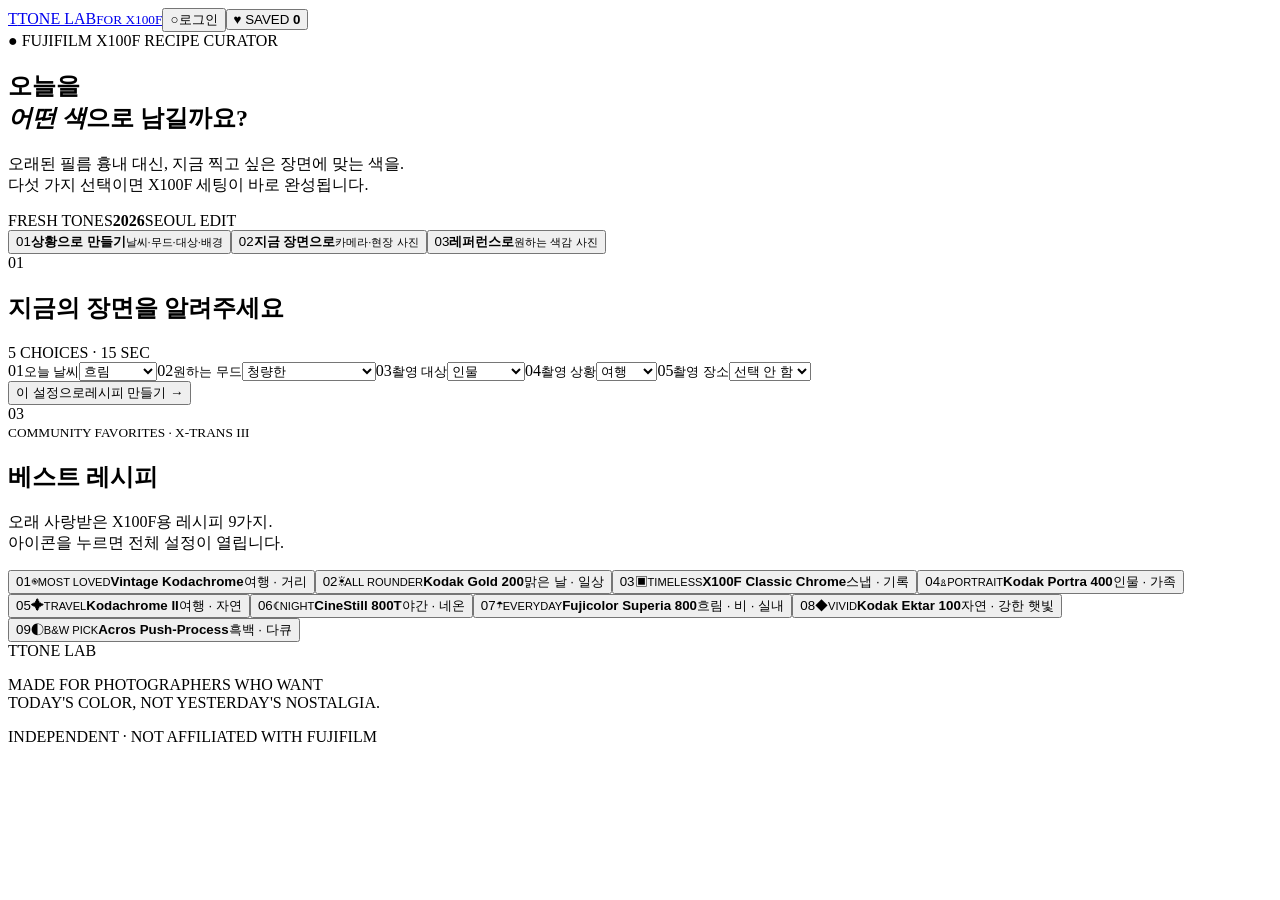
==== index.html @ d989b338 "Deploy password auth and rating library" ====
<!DOCTYPE html><html lang="ko"><head><meta charSet="utf-8"/><meta name="viewport" content="width=device-width, initial-scale=1"/><link rel="stylesheet" href="/tone-lab-x100f-site/_next/static/chunks/0wj6doq3qxkdj.css" data-precedence="next"/><link rel="preload" as="script" fetchPriority="low" href="/tone-lab-x100f-site/_next/static/chunks/13i78n0tm~c53.js"/><script src="/tone-lab-x100f-site/_next/static/chunks/0n-_t2dn8ia0c.js" async=""></script><script src="/tone-lab-x100f-site/_next/static/chunks/0usiw667cjt~d.js" async=""></script><script src="/tone-lab-x100f-site/_next/static/chunks/turbopack-17_kyg9boq9li.js" async=""></script><script src="/tone-lab-x100f-site/_next/static/chunks/0gmvzp6.s.kri.js" async=""></script><script src="/tone-lab-x100f-site/_next/static/chunks/07x15xv-j5nus.js" async=""></script><meta name="theme-color" content="#e8e6de"/><title>Tone Lab — Fujifilm X100F Recipe Curator</title><meta name="description" content="오늘의 날씨, 무드, 장면과 레퍼런스 사진에 맞춰 X100F 필름 시뮬레이션 레시피를 추천합니다."/><meta name="application-name" content="Tone Lab"/><link rel="manifest" href="/tone-lab-x100f-site/manifest.webmanifest"/><meta name="mobile-web-app-capable" content="yes"/><meta name="apple-mobile-web-app-title" content="Tone Lab"/><meta name="apple-mobile-web-app-status-bar-style" content="black-translucent"/><meta property="og:title" content="Tone Lab — Fujifilm X100F Recipe Curator"/><meta property="og:description" content="오늘의 날씨, 무드, 장면과 레퍼런스 사진에 맞춰 X100F 필름 시뮬레이션 레시피를 추천합니다."/><meta property="og:locale" content="ko_KR"/><meta property="og:image" content="https://kimrandi92.github.io/tone-lab-x100f-site/og.png"/><meta property="og:image:width" content="1734"/><meta property="og:image:height" content="907"/><meta property="og:type" content="website"/><meta name="twitter:card" content="summary_large_image"/><meta name="twitter:title" content="Tone Lab — Fujifilm X100F Recipe Curator"/><meta name="twitter:description" content="오늘의 날씨, 무드, 장면과 레퍼런스 사진에 맞춰 X100F 필름 시뮬레이션 레시피를 추천합니다."/><meta name="twitter:image" content="https://kimrandi92.github.io/tone-lab-x100f-site/og.png"/><link rel="icon" href="/tone-lab-x100f-site/icon.svg"/><link rel="apple-touch-icon" href="/tone-lab-x100f-site/icon.svg"/><script src="/tone-lab-x100f-site/_next/static/chunks/03~yq9q893hmn.js" noModule=""></script></head><body><div hidden=""><!--$--><!--/$--></div><main><header class="topbar"><a class="brand" href="#top" aria-label="Tone Lab 홈"><span class="brand-mark">T</span><span>TONE LAB</span><small>FOR X100F</small></a><button class="cloud-account " type="button"><span>○</span>로그인</button><button class="favorite-filter " aria-pressed="false"><span>♥</span> SAVED <b>0</b></button></header><section class="hero" id="top"><div class="eyebrow"><span>●</span> FUJIFILM X100F RECIPE CURATOR</div><h1>오늘을<br/><em>어떤 색</em>으로 남길까요?</h1><p>오래된 필름 흉내 대신, 지금 찍고 싶은 장면에 맞는 색을.<br/>다섯 가지 선택이면 X100F 세팅이 바로 완성됩니다.</p><div class="hero-stamp" aria-hidden="true"><span>FRESH TONES</span><strong>2026</strong><span>SEOUL EDIT</span></div></section><nav class="mode-selector" aria-label="레시피 만드는 방법"><button class="active" aria-pressed="true"><span>01</span><strong>상황으로 만들기</strong><small>날씨·무드·대상·배경</small></button><button class="" aria-pressed="false"><span>02</span><strong>지금 장면으로</strong><small>카메라·현장 사진</small></button><button class="" aria-pressed="false"><span>03</span><strong>레퍼런스로</strong><small>원하는 색감 사진</small></button></nav><section class="builder"><div class="builder-head"><div><span class="section-no">01</span><h2>지금의 장면을 알려주세요</h2></div><span class="step-label">5 CHOICES · 15 SEC</span></div><div class="select-grid"><label class="select-card"><span>0<!-- -->1</span><small>오늘 날씨</small><select><option>맑음</option><option>강한 햇빛</option><option selected="">흐림</option><option>비</option><option>비 온 뒤</option><option>야간</option></select></label><label class="select-card"><span>0<!-- -->2</span><small>원하는 무드</small><select><option selected="">청량한</option><option>포근한</option><option>따스한</option><option>시네마틱</option><option>쿨한</option><option>흑백</option><option>필름 감성</option><option>빈티지 아닌 빈티지</option></select></label><label class="select-card"><span>0<!-- -->3</span><small>촬영 대상</small><select><option selected="">인물</option><option>아이</option><option>가족</option><option>음식</option><option>자연</option><option>건물·거리</option></select></label><label class="select-card"><span>0<!-- -->4</span><small>촬영 상황</small><select><option selected="">여행</option><option>일상</option><option>데이트</option><option>행사</option><option>산책</option><option>업무</option><option>휴가</option><option>파티</option></select></label><label class="select-card"><span>0<!-- -->5</span><small>촬영 장소</small><select><option>실내</option><option>실외</option><option selected="">선택 안 함</option><option>집</option><option>카페</option><option>공원</option><option>해변</option><option>쇼핑몰</option><option>호텔</option><option>골목</option><option>도심</option><option>산</option><option>숲</option><option>스튜디오</option><option>학교</option><option>식당</option><option>캠핑장</option></select></label></div><button class="generate-button"><span>이 설정으로</span>레시피 만들기 <b>→</b></button></section><section class="best-recipes" aria-labelledby="best-recipes-title"><div class="best-recipes-head"><div><span class="section-no">03</span><div><small>COMMUNITY FAVORITES · X-TRANS III</small><h2 id="best-recipes-title">베스트 레시피</h2></div></div><p>오래 사랑받은 X100F용 레시피 9가지.<br/>아이콘을 누르면 전체 설정이 열립니다.</p></div><div class="best-recipe-grid"><button class="best-recipe-tile" type="button" aria-label="Vintage Kodachrome 레시피 보기"><span class="best-rank">0<!-- -->1</span><span class="best-icon" aria-hidden="true">◉</span><small>MOST LOVED</small><strong>Vintage Kodachrome</strong><span>여행 · 거리</span></button><button class="best-recipe-tile" type="button" aria-label="Kodak Gold 200 레시피 보기"><span class="best-rank">0<!-- -->2</span><span class="best-icon" aria-hidden="true">☀</span><small>ALL ROUNDER</small><strong>Kodak Gold 200</strong><span>맑은 날 · 일상</span></button><button class="best-recipe-tile" type="button" aria-label="X100F Classic Chrome 레시피 보기"><span class="best-rank">0<!-- -->3</span><span class="best-icon" aria-hidden="true">▣</span><small>TIMELESS</small><strong>X100F Classic Chrome</strong><span>스냅 · 기록</span></button><button class="best-recipe-tile" type="button" aria-label="Kodak Portra 400 레시피 보기"><span class="best-rank">0<!-- -->4</span><span class="best-icon" aria-hidden="true">♙</span><small>PORTRAIT</small><strong>Kodak Portra 400</strong><span>인물 · 가족</span></button><button class="best-recipe-tile" type="button" aria-label="Kodachrome II 레시피 보기"><span class="best-rank">0<!-- -->5</span><span class="best-icon" aria-hidden="true">✦</span><small>TRAVEL</small><strong>Kodachrome II</strong><span>여행 · 자연</span></button><button class="best-recipe-tile" type="button" aria-label="CineStill 800T 레시피 보기"><span class="best-rank">0<!-- -->6</span><span class="best-icon" aria-hidden="true">☾</span><small>NIGHT</small><strong>CineStill 800T</strong><span>야간 · 네온</span></button><button class="best-recipe-tile" type="button" aria-label="Fujicolor Superia 800 레시피 보기"><span class="best-rank">0<!-- -->7</span><span class="best-icon" aria-hidden="true">☂</span><small>EVERYDAY</small><strong>Fujicolor Superia 800</strong><span>흐림 · 비 · 실내</span></button><button class="best-recipe-tile" type="button" aria-label="Kodak Ektar 100 레시피 보기"><span class="best-rank">0<!-- -->8</span><span class="best-icon" aria-hidden="true">◆</span><small>VIVID</small><strong>Kodak Ektar 100</strong><span>자연 · 강한 햇빛</span></button><button class="best-recipe-tile" type="button" aria-label="Acros Push-Process 레시피 보기"><span class="best-rank">0<!-- -->9</span><span class="best-icon" aria-hidden="true">◐</span><small>B&amp;W PICK</small><strong>Acros Push-Process</strong><span>흑백 · 다큐</span></button></div></section><footer><div class="brand footer-brand"><span class="brand-mark">T</span><span>TONE LAB</span></div><p>MADE FOR PHOTOGRAPHERS WHO WANT<br/>TODAY&#x27;S COLOR, NOT YESTERDAY&#x27;S NOSTALGIA.</p><span>INDEPENDENT · NOT AFFILIATED WITH FUJIFILM</span></footer></main><!--$--><!--/$--><script src="/tone-lab-x100f-site/_next/static/chunks/13i78n0tm~c53.js" id="_R_" async=""></script><script>(self.__next_f=self.__next_f||[]).push([0])</script><script>self.__next_f.push([1,"1:\"$Sreact.fragment\"\n2:I[8316,[\"/tone-lab-x100f-site/_next/static/chunks/0gmvzp6.s.kri.js\"],\"default\"]\n3:I[65802,[\"/tone-lab-x100f-site/_next/static/chunks/0gmvzp6.s.kri.js\"],\"default\"]\n4:I[98800,[\"/tone-lab-x100f-site/_next/static/chunks/0gmvzp6.s.kri.js\",\"/tone-lab-x100f-site/_next/static/chunks/07x15xv-j5nus.js\"],\"RecipeApp\"]\n5:I[94719,[\"/tone-lab-x100f-site/_next/static/chunks/0gmvzp6.s.kri.js\"],\"OutletBoundary\"]\n6:\"$Sreact.suspense\"\n8:I[94719,[\"/tone-lab-x100f-site/_next/static/chunks/0gmvzp6.s.kri.js\"],\"ViewportBoundary\"]\na:I[94719,[\"/tone-lab-x100f-site/_next/static/chunks/0gmvzp6.s.kri.js\"],\"MetadataBoundary\"]\nc:I[94411,[\"/tone-lab-x100f-site/_next/static/chunks/0gmvzp6.s.kri.js\"],\"default\",1]\n:HL[\"/tone-lab-x100f-site/_next/static/chunks/0wj6doq3qxkdj.css\",\"style\"]\n"])</script><script>self.__next_f.push([1,"0:{\"P\":null,\"c\":[\"\",\"\"],\"q\":\"\",\"i\":false,\"f\":[[[\"\",{\"children\":[\"__PAGE__\",{}]},\"$undefined\",\"$undefined\",16],[[\"$\",\"$1\",\"c\",{\"children\":[[[\"$\",\"link\",\"0\",{\"rel\":\"stylesheet\",\"href\":\"/tone-lab-x100f-site/_next/static/chunks/0wj6doq3qxkdj.css\",\"precedence\":\"next\",\"crossOrigin\":\"$undefined\",\"nonce\":\"$undefined\"}],[\"$\",\"script\",\"script-0\",{\"src\":\"/tone-lab-x100f-site/_next/static/chunks/0gmvzp6.s.kri.js\",\"async\":true,\"nonce\":\"$undefined\"}]],[\"$\",\"html\",null,{\"lang\":\"ko\",\"children\":[\"$\",\"body\",null,{\"children\":[\"$\",\"$L2\",null,{\"parallelRouterKey\":\"children\",\"error\":\"$undefined\",\"errorStyles\":\"$undefined\",\"errorScripts\":\"$undefined\",\"template\":[\"$\",\"$L3\",null,{}],\"templateStyles\":\"$undefined\",\"templateScripts\":\"$undefined\",\"notFound\":[[[\"$\",\"title\",null,{\"children\":\"404: This page could not be found.\"}],[\"$\",\"div\",null,{\"style\":{\"fontFamily\":\"system-ui,\\\"Segoe UI\\\",Roboto,Helvetica,Arial,sans-serif,\\\"Apple Color Emoji\\\",\\\"Segoe UI Emoji\\\"\",\"height\":\"100vh\",\"textAlign\":\"center\",\"display\":\"flex\",\"flexDirection\":\"column\",\"alignItems\":\"center\",\"justifyContent\":\"center\"},\"children\":[\"$\",\"div\",null,{\"children\":[[\"$\",\"style\",null,{\"dangerouslySetInnerHTML\":{\"__html\":\"body{color:#000;background:#fff;margin:0}.next-error-h1{border-right:1px solid rgba(0,0,0,.3)}@media (prefers-color-scheme:dark){body{color:#fff;background:#000}.next-error-h1{border-right:1px solid rgba(255,255,255,.3)}}\"}}],[\"$\",\"h1\",null,{\"className\":\"next-error-h1\",\"style\":{\"display\":\"inline-block\",\"margin\":\"0 20px 0 0\",\"padding\":\"0 23px 0 0\",\"fontSize\":24,\"fontWeight\":500,\"verticalAlign\":\"top\",\"lineHeight\":\"49px\"},\"children\":404}],[\"$\",\"div\",null,{\"style\":{\"display\":\"inline-block\"},\"children\":[\"$\",\"h2\",null,{\"style\":{\"fontSize\":14,\"fontWeight\":400,\"lineHeight\":\"49px\",\"margin\":0},\"children\":\"This page could not be found.\"}]}]]}]}]],[]],\"forbidden\":\"$undefined\",\"unauthorized\":\"$undefined\"}]}]}]]}],{\"children\":[[\"$\",\"$1\",\"c\",{\"children\":[[\"$\",\"$L4\",null,{}],[[\"$\",\"script\",\"script-0\",{\"src\":\"/tone-lab-x100f-site/_next/static/chunks/07x15xv-j5nus.js\",\"async\":true,\"nonce\":\"$undefined\"}]],[\"$\",\"$L5\",null,{\"children\":[\"$\",\"$6\",null,{\"name\":\"Next.MetadataOutlet\",\"children\":\"$@7\"}]}]]}],{},null,false,null]},null,false,null],[\"$\",\"$1\",\"h\",{\"children\":[null,[\"$\",\"$L8\",null,{\"children\":\"$L9\"}],[\"$\",\"div\",null,{\"hidden\":true,\"children\":[\"$\",\"$La\",null,{\"children\":[\"$\",\"$6\",null,{\"name\":\"Next.Metadata\",\"children\":\"$Lb\"}]}]}],null]}],false]],\"m\":\"$undefined\",\"G\":[\"$c\",[[\"$\",\"link\",\"0\",{\"rel\":\"stylesheet\",\"href\":\"/tone-lab-x100f-site/_next/static/chunks/0wj6doq3qxkdj.css\",\"precedence\":\"next\",\"crossOrigin\":\"$undefined\",\"nonce\":\"$undefined\"}]]],\"S\":true,\"h\":null,\"s\":\"$undefined\",\"l\":\"$undefined\",\"p\":\"$undefined\",\"d\":\"$undefined\",\"b\":\"_4PyAZBsMr3EhRJjf6fk0\"}\n"])</script><script>self.__next_f.push([1,"9:[[\"$\",\"meta\",\"0\",{\"charSet\":\"utf-8\"}],[\"$\",\"meta\",\"1\",{\"name\":\"viewport\",\"content\":\"width=device-width, initial-scale=1\"}],[\"$\",\"meta\",\"2\",{\"name\":\"theme-color\",\"content\":\"#e8e6de\"}]]\n"])</script><script>self.__next_f.push([1,"d:I[47644,[\"/tone-lab-x100f-site/_next/static/chunks/0gmvzp6.s.kri.js\"],\"IconMark\"]\n7:null\n"])</script><script>self.__next_f.push([1,"b:[[\"$\",\"title\",\"0\",{\"children\":\"Tone Lab — Fujifilm X100F Recipe Curator\"}],[\"$\",\"meta\",\"1\",{\"name\":\"description\",\"content\":\"오늘의 날씨, 무드, 장면과 레퍼런스 사진에 맞춰 X100F 필름 시뮬레이션 레시피를 추천합니다.\"}],[\"$\",\"meta\",\"2\",{\"name\":\"application-name\",\"content\":\"Tone Lab\"}],[\"$\",\"link\",\"3\",{\"rel\":\"manifest\",\"href\":\"/tone-lab-x100f-site/manifest.webmanifest\",\"crossOrigin\":\"$undefined\"}],[\"$\",\"meta\",\"4\",{\"name\":\"mobile-web-app-capable\",\"content\":\"yes\"}],[\"$\",\"meta\",\"5\",{\"name\":\"apple-mobile-web-app-title\",\"content\":\"Tone Lab\"}],[\"$\",\"meta\",\"6\",{\"name\":\"apple-mobile-web-app-status-bar-style\",\"content\":\"black-translucent\"}],[\"$\",\"meta\",\"7\",{\"property\":\"og:title\",\"content\":\"Tone Lab — Fujifilm X100F Recipe Curator\"}],[\"$\",\"meta\",\"8\",{\"property\":\"og:description\",\"content\":\"오늘의 날씨, 무드, 장면과 레퍼런스 사진에 맞춰 X100F 필름 시뮬레이션 레시피를 추천합니다.\"}],[\"$\",\"meta\",\"9\",{\"property\":\"og:locale\",\"content\":\"ko_KR\"}],[\"$\",\"meta\",\"10\",{\"property\":\"og:image\",\"content\":\"https://kimrandi92.github.io/tone-lab-x100f-site/og.png\"}],[\"$\",\"meta\",\"11\",{\"property\":\"og:image:width\",\"content\":\"1734\"}],[\"$\",\"meta\",\"12\",{\"property\":\"og:image:height\",\"content\":\"907\"}],[\"$\",\"meta\",\"13\",{\"property\":\"og:type\",\"content\":\"website\"}],[\"$\",\"meta\",\"14\",{\"name\":\"twitter:card\",\"content\":\"summary_large_image\"}],[\"$\",\"meta\",\"15\",{\"name\":\"twitter:title\",\"content\":\"Tone Lab — Fujifilm X100F Recipe Curator\"}],[\"$\",\"meta\",\"16\",{\"name\":\"twitter:description\",\"content\":\"오늘의 날씨, 무드, 장면과 레퍼런스 사진에 맞춰 X100F 필름 시뮬레이션 레시피를 추천합니다.\"}],[\"$\",\"meta\",\"17\",{\"name\":\"twitter:image\",\"content\":\"https://kimrandi92.github.io/tone-lab-x100f-site/og.png\"}],[\"$\",\"link\",\"18\",{\"rel\":\"icon\",\"href\":\"/tone-lab-x100f-site/icon.svg\"}],[\"$\",\"link\",\"19\",{\"rel\":\"apple-touch-icon\",\"href\":\"/tone-lab-x100f-site/icon.svg\"}],[\"$\",\"$Ld\",\"20\",{}]]\n"])</script></body></html>
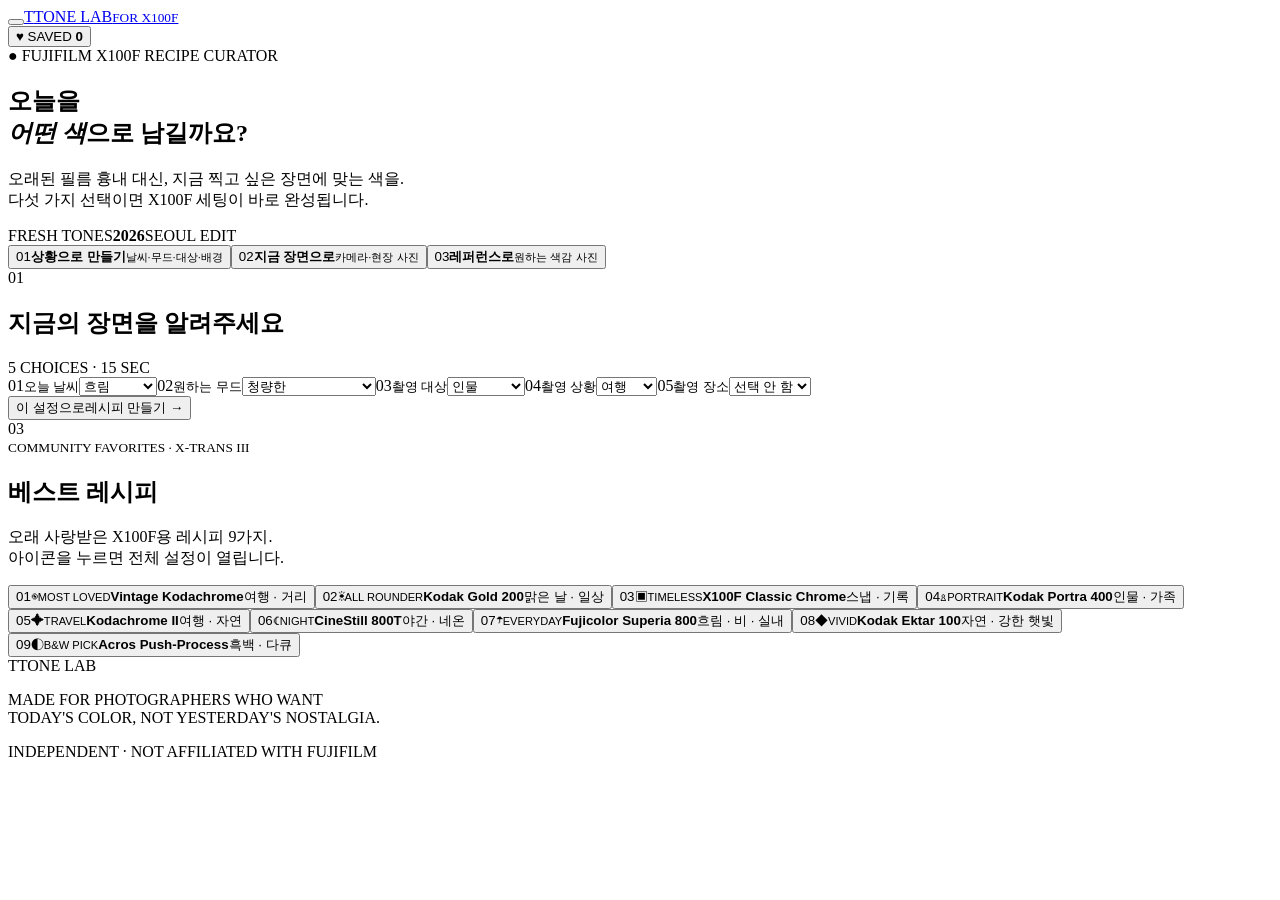
==== commit 677fcf27: "Deploy navigation drawer" ====
--- a/index.html
+++ b/index.html
@@ -1 +1 @@
-<!DOCTYPE html><html lang="ko"><head><meta charSet="utf-8"/><meta name="viewport" content="width=device-width, initial-scale=1"/><link rel="stylesheet" href="/tone-lab-x100f-site/_next/static/chunks/0wj6doq3qxkdj.css" data-precedence="next"/><link rel="preload" as="script" fetchPriority="low" href="/tone-lab-x100f-site/_next/static/chunks/13i78n0tm~c53.js"/><script src="/tone-lab-x100f-site/_next/static/chunks/0n-_t2dn8ia0c.js" async=""></script><script src="/tone-lab-x100f-site/_next/static/chunks/0usiw667cjt~d.js" async=""></script><script src="/tone-lab-x100f-site/_next/static/chunks/turbopack-17_kyg9boq9li.js" async=""></script><script src="/tone-lab-x100f-site/_next/static/chunks/0gmvzp6.s.kri.js" async=""></script><script src="/tone-lab-x100f-site/_next/static/chunks/07x15xv-j5nus.js" async=""></script><meta name="theme-color" content="#e8e6de"/><title>Tone Lab — Fujifilm X100F Recipe Curator</title><meta name="description" content="오늘의 날씨, 무드, 장면과 레퍼런스 사진에 맞춰 X100F 필름 시뮬레이션 레시피를 추천합니다."/><meta name="application-name" content="Tone Lab"/><link rel="manifest" href="/tone-lab-x100f-site/manifest.webmanifest"/><meta name="mobile-web-app-capable" content="yes"/><meta name="apple-mobile-web-app-title" content="Tone Lab"/><meta name="apple-mobile-web-app-status-bar-style" content="black-translucent"/><meta property="og:title" content="Tone Lab — Fujifilm X100F Recipe Curator"/><meta property="og:description" content="오늘의 날씨, 무드, 장면과 레퍼런스 사진에 맞춰 X100F 필름 시뮬레이션 레시피를 추천합니다."/><meta property="og:locale" content="ko_KR"/><meta property="og:image" content="https://kimrandi92.github.io/tone-lab-x100f-site/og.png"/><meta property="og:image:width" content="1734"/><meta property="og:image:height" content="907"/><meta property="og:type" content="website"/><meta name="twitter:card" content="summary_large_image"/><meta name="twitter:title" content="Tone Lab — Fujifilm X100F Recipe Curator"/><meta name="twitter:description" content="오늘의 날씨, 무드, 장면과 레퍼런스 사진에 맞춰 X100F 필름 시뮬레이션 레시피를 추천합니다."/><meta name="twitter:image" content="https://kimrandi92.github.io/tone-lab-x100f-site/og.png"/><link rel="icon" href="/tone-lab-x100f-site/icon.svg"/><link rel="apple-touch-icon" href="/tone-lab-x100f-site/icon.svg"/><script src="/tone-lab-x100f-site/_next/static/chunks/03~yq9q893hmn.js" noModule=""></script></head><body><div hidden=""><!--$--><!--/$--></div><main><header class="topbar"><a class="brand" href="#top" aria-label="Tone Lab 홈"><span class="brand-mark">T</span><span>TONE LAB</span><small>FOR X100F</small></a><button class="cloud-account " type="button"><span>○</span>로그인</button><button class="favorite-filter " aria-pressed="false"><span>♥</span> SAVED <b>0</b></button></header><section class="hero" id="top"><div class="eyebrow"><span>●</span> FUJIFILM X100F RECIPE CURATOR</div><h1>오늘을<br/><em>어떤 색</em>으로 남길까요?</h1><p>오래된 필름 흉내 대신, 지금 찍고 싶은 장면에 맞는 색을.<br/>다섯 가지 선택이면 X100F 세팅이 바로 완성됩니다.</p><div class="hero-stamp" aria-hidden="true"><span>FRESH TONES</span><strong>2026</strong><span>SEOUL EDIT</span></div></section><nav class="mode-selector" aria-label="레시피 만드는 방법"><button class="active" aria-pressed="true"><span>01</span><strong>상황으로 만들기</strong><small>날씨·무드·대상·배경</small></button><button class="" aria-pressed="false"><span>02</span><strong>지금 장면으로</strong><small>카메라·현장 사진</small></button><button class="" aria-pressed="false"><span>03</span><strong>레퍼런스로</strong><small>원하는 색감 사진</small></button></nav><section class="builder"><div class="builder-head"><div><span class="section-no">01</span><h2>지금의 장면을 알려주세요</h2></div><span class="step-label">5 CHOICES · 15 SEC</span></div><div class="select-grid"><label class="select-card"><span>0<!-- -->1</span><small>오늘 날씨</small><select><option>맑음</option><option>강한 햇빛</option><option selected="">흐림</option><option>비</option><option>비 온 뒤</option><option>야간</option></select></label><label class="select-card"><span>0<!-- -->2</span><small>원하는 무드</small><select><option selected="">청량한</option><option>포근한</option><option>따스한</option><option>시네마틱</option><option>쿨한</option><option>흑백</option><option>필름 감성</option><option>빈티지 아닌 빈티지</option></select></label><label class="select-card"><span>0<!-- -->3</span><small>촬영 대상</small><select><option selected="">인물</option><option>아이</option><option>가족</option><option>음식</option><option>자연</option><option>건물·거리</option></select></label><label class="select-card"><span>0<!-- -->4</span><small>촬영 상황</small><select><option selected="">여행</option><option>일상</option><option>데이트</option><option>행사</option><option>산책</option><option>업무</option><option>휴가</option><option>파티</option></select></label><label class="select-card"><span>0<!-- -->5</span><small>촬영 장소</small><select><option>실내</option><option>실외</option><option selected="">선택 안 함</option><option>집</option><option>카페</option><option>공원</option><option>해변</option><option>쇼핑몰</option><option>호텔</option><option>골목</option><option>도심</option><option>산</option><option>숲</option><option>스튜디오</option><option>학교</option><option>식당</option><option>캠핑장</option></select></label></div><button class="generate-button"><span>이 설정으로</span>레시피 만들기 <b>→</b></button></section><section class="best-recipes" aria-labelledby="best-recipes-title"><div class="best-recipes-head"><div><span class="section-no">03</span><div><small>COMMUNITY FAVORITES · X-TRANS III</small><h2 id="best-recipes-title">베스트 레시피</h2></div></div><p>오래 사랑받은 X100F용 레시피 9가지.<br/>아이콘을 누르면 전체 설정이 열립니다.</p></div><div class="best-recipe-grid"><button class="best-recipe-tile" type="button" aria-label="Vintage Kodachrome 레시피 보기"><span class="best-rank">0<!-- -->1</span><span class="best-icon" aria-hidden="true">◉</span><small>MOST LOVED</small><strong>Vintage Kodachrome</strong><span>여행 · 거리</span></button><button class="best-recipe-tile" type="button" aria-label="Kodak Gold 200 레시피 보기"><span class="best-rank">0<!-- -->2</span><span class="best-icon" aria-hidden="true">☀</span><small>ALL ROUNDER</small><strong>Kodak Gold 200</strong><span>맑은 날 · 일상</span></button><button class="best-recipe-tile" type="button" aria-label="X100F Classic Chrome 레시피 보기"><span class="best-rank">0<!-- -->3</span><span class="best-icon" aria-hidden="true">▣</span><small>TIMELESS</small><strong>X100F Classic Chrome</strong><span>스냅 · 기록</span></button><button class="best-recipe-tile" type="button" aria-label="Kodak Portra 400 레시피 보기"><span class="best-rank">0<!-- -->4</span><span class="best-icon" aria-hidden="true">♙</span><small>PORTRAIT</small><strong>Kodak Portra 400</strong><span>인물 · 가족</span></button><button class="best-recipe-tile" type="button" aria-label="Kodachrome II 레시피 보기"><span class="best-rank">0<!-- -->5</span><span class="best-icon" aria-hidden="true">✦</span><small>TRAVEL</small><strong>Kodachrome II</strong><span>여행 · 자연</span></button><button class="best-recipe-tile" type="button" aria-label="CineStill 800T 레시피 보기"><span class="best-rank">0<!-- -->6</span><span class="best-icon" aria-hidden="true">☾</span><small>NIGHT</small><strong>CineStill 800T</strong><span>야간 · 네온</span></button><button class="best-recipe-tile" type="button" aria-label="Fujicolor Superia 800 레시피 보기"><span class="best-rank">0<!-- -->7</span><span class="best-icon" aria-hidden="true">☂</span><small>EVERYDAY</small><strong>Fujicolor Superia 800</strong><span>흐림 · 비 · 실내</span></button><button class="best-recipe-tile" type="button" aria-label="Kodak Ektar 100 레시피 보기"><span class="best-rank">0<!-- -->8</span><span class="best-icon" aria-hidden="true">◆</span><small>VIVID</small><strong>Kodak Ektar 100</strong><span>자연 · 강한 햇빛</span></button><button class="best-recipe-tile" type="button" aria-label="Acros Push-Process 레시피 보기"><span class="best-rank">0<!-- -->9</span><span class="best-icon" aria-hidden="true">◐</span><small>B&amp;W PICK</small><strong>Acros Push-Process</strong><span>흑백 · 다큐</span></button></div></section><footer><div class="brand footer-brand"><span class="brand-mark">T</span><span>TONE LAB</span></div><p>MADE FOR PHOTOGRAPHERS WHO WANT<br/>TODAY&#x27;S COLOR, NOT YESTERDAY&#x27;S NOSTALGIA.</p><span>INDEPENDENT · NOT AFFILIATED WITH FUJIFILM</span></footer></main><!--$--><!--/$--><script src="/tone-lab-x100f-site/_next/static/chunks/13i78n0tm~c53.js" id="_R_" async=""></script><script>(self.__next_f=self.__next_f||[]).push([0])</script><script>self.__next_f.push([1,"1:\"$Sreact.fragment\"\n2:I[8316,[\"/tone-lab-x100f-site/_next/static/chunks/0gmvzp6.s.kri.js\"],\"default\"]\n3:I[65802,[\"/tone-lab-x100f-site/_next/static/chunks/0gmvzp6.s.kri.js\"],\"default\"]\n4:I[98800,[\"/tone-lab-x100f-site/_next/static/chunks/0gmvzp6.s.kri.js\",\"/tone-lab-x100f-site/_next/static/chunks/07x15xv-j5nus.js\"],\"RecipeApp\"]\n5:I[94719,[\"/tone-lab-x100f-site/_next/static/chunks/0gmvzp6.s.kri.js\"],\"OutletBoundary\"]\n6:\"$Sreact.suspense\"\n8:I[94719,[\"/tone-lab-x100f-site/_next/static/chunks/0gmvzp6.s.kri.js\"],\"ViewportBoundary\"]\na:I[94719,[\"/tone-lab-x100f-site/_next/static/chunks/0gmvzp6.s.kri.js\"],\"MetadataBoundary\"]\nc:I[94411,[\"/tone-lab-x100f-site/_next/static/chunks/0gmvzp6.s.kri.js\"],\"default\",1]\n:HL[\"/tone-lab-x100f-site/_next/static/chunks/0wj6doq3qxkdj.css\",\"style\"]\n"])</script><script>self.__next_f.push([1,"0:{\"P\":null,\"c\":[\"\",\"\"],\"q\":\"\",\"i\":false,\"f\":[[[\"\",{\"children\":[\"__PAGE__\",{}]},\"$undefined\",\"$undefined\",16],[[\"$\",\"$1\",\"c\",{\"children\":[[[\"$\",\"link\",\"0\",{\"rel\":\"stylesheet\",\"href\":\"/tone-lab-x100f-site/_next/static/chunks/0wj6doq3qxkdj.css\",\"precedence\":\"next\",\"crossOrigin\":\"$undefined\",\"nonce\":\"$undefined\"}],[\"$\",\"script\",\"script-0\",{\"src\":\"/tone-lab-x100f-site/_next/static/chunks/0gmvzp6.s.kri.js\",\"async\":true,\"nonce\":\"$undefined\"}]],[\"$\",\"html\",null,{\"lang\":\"ko\",\"children\":[\"$\",\"body\",null,{\"children\":[\"$\",\"$L2\",null,{\"parallelRouterKey\":\"children\",\"error\":\"$undefined\",\"errorStyles\":\"$undefined\",\"errorScripts\":\"$undefined\",\"template\":[\"$\",\"$L3\",null,{}],\"templateStyles\":\"$undefined\",\"templateScripts\":\"$undefined\",\"notFound\":[[[\"$\",\"title\",null,{\"children\":\"404: This page could not be found.\"}],[\"$\",\"div\",null,{\"style\":{\"fontFamily\":\"system-ui,\\\"Segoe UI\\\",Roboto,Helvetica,Arial,sans-serif,\\\"Apple Color Emoji\\\",\\\"Segoe UI Emoji\\\"\",\"height\":\"100vh\",\"textAlign\":\"center\",\"display\":\"flex\",\"flexDirection\":\"column\",\"alignItems\":\"center\",\"justifyContent\":\"center\"},\"children\":[\"$\",\"div\",null,{\"children\":[[\"$\",\"style\",null,{\"dangerouslySetInnerHTML\":{\"__html\":\"body{color:#000;background:#fff;margin:0}.next-error-h1{border-right:1px solid rgba(0,0,0,.3)}@media (prefers-color-scheme:dark){body{color:#fff;background:#000}.next-error-h1{border-right:1px solid rgba(255,255,255,.3)}}\"}}],[\"$\",\"h1\",null,{\"className\":\"next-error-h1\",\"style\":{\"display\":\"inline-block\",\"margin\":\"0 20px 0 0\",\"padding\":\"0 23px 0 0\",\"fontSize\":24,\"fontWeight\":500,\"verticalAlign\":\"top\",\"lineHeight\":\"49px\"},\"children\":404}],[\"$\",\"div\",null,{\"style\":{\"display\":\"inline-block\"},\"children\":[\"$\",\"h2\",null,{\"style\":{\"fontSize\":14,\"fontWeight\":400,\"lineHeight\":\"49px\",\"margin\":0},\"children\":\"This page could not be found.\"}]}]]}]}]],[]],\"forbidden\":\"$undefined\",\"unauthorized\":\"$undefined\"}]}]}]]}],{\"children\":[[\"$\",\"$1\",\"c\",{\"children\":[[\"$\",\"$L4\",null,{}],[[\"$\",\"script\",\"script-0\",{\"src\":\"/tone-lab-x100f-site/_next/static/chunks/07x15xv-j5nus.js\",\"async\":true,\"nonce\":\"$undefined\"}]],[\"$\",\"$L5\",null,{\"children\":[\"$\",\"$6\",null,{\"name\":\"Next.MetadataOutlet\",\"children\":\"$@7\"}]}]]}],{},null,false,null]},null,false,null],[\"$\",\"$1\",\"h\",{\"children\":[null,[\"$\",\"$L8\",null,{\"children\":\"$L9\"}],[\"$\",\"div\",null,{\"hidden\":true,\"children\":[\"$\",\"$La\",null,{\"children\":[\"$\",\"$6\",null,{\"name\":\"Next.Metadata\",\"children\":\"$Lb\"}]}]}],null]}],false]],\"m\":\"$undefined\",\"G\":[\"$c\",[[\"$\",\"link\",\"0\",{\"rel\":\"stylesheet\",\"href\":\"/tone-lab-x100f-site/_next/static/chunks/0wj6doq3qxkdj.css\",\"precedence\":\"next\",\"crossOrigin\":\"$undefined\",\"nonce\":\"$undefined\"}]]],\"S\":true,\"h\":null,\"s\":\"$undefined\",\"l\":\"$undefined\",\"p\":\"$undefined\",\"d\":\"$undefined\",\"b\":\"_4PyAZBsMr3EhRJjf6fk0\"}\n"])</script><script>self.__next_f.push([1,"9:[[\"$\",\"meta\",\"0\",{\"charSet\":\"utf-8\"}],[\"$\",\"meta\",\"1\",{\"name\":\"viewport\",\"content\":\"width=device-width, initial-scale=1\"}],[\"$\",\"meta\",\"2\",{\"name\":\"theme-color\",\"content\":\"#e8e6de\"}]]\n"])</script><script>self.__next_f.push([1,"d:I[47644,[\"/tone-lab-x100f-site/_next/static/chunks/0gmvzp6.s.kri.js\"],\"IconMark\"]\n7:null\n"])</script><script>self.__next_f.push([1,"b:[[\"$\",\"title\",\"0\",{\"children\":\"Tone Lab — Fujifilm X100F Recipe Curator\"}],[\"$\",\"meta\",\"1\",{\"name\":\"description\",\"content\":\"오늘의 날씨, 무드, 장면과 레퍼런스 사진에 맞춰 X100F 필름 시뮬레이션 레시피를 추천합니다.\"}],[\"$\",\"meta\",\"2\",{\"name\":\"application-name\",\"content\":\"Tone Lab\"}],[\"$\",\"link\",\"3\",{\"rel\":\"manifest\",\"href\":\"/tone-lab-x100f-site/manifest.webmanifest\",\"crossOrigin\":\"$undefined\"}],[\"$\",\"meta\",\"4\",{\"name\":\"mobile-web-app-capable\",\"content\":\"yes\"}],[\"$\",\"meta\",\"5\",{\"name\":\"apple-mobile-web-app-title\",\"content\":\"Tone Lab\"}],[\"$\",\"meta\",\"6\",{\"name\":\"apple-mobile-web-app-status-bar-style\",\"content\":\"black-translucent\"}],[\"$\",\"meta\",\"7\",{\"property\":\"og:title\",\"content\":\"Tone Lab — Fujifilm X100F Recipe Curator\"}],[\"$\",\"meta\",\"8\",{\"property\":\"og:description\",\"content\":\"오늘의 날씨, 무드, 장면과 레퍼런스 사진에 맞춰 X100F 필름 시뮬레이션 레시피를 추천합니다.\"}],[\"$\",\"meta\",\"9\",{\"property\":\"og:locale\",\"content\":\"ko_KR\"}],[\"$\",\"meta\",\"10\",{\"property\":\"og:image\",\"content\":\"https://kimrandi92.github.io/tone-lab-x100f-site/og.png\"}],[\"$\",\"meta\",\"11\",{\"property\":\"og:image:width\",\"content\":\"1734\"}],[\"$\",\"meta\",\"12\",{\"property\":\"og:image:height\",\"content\":\"907\"}],[\"$\",\"meta\",\"13\",{\"property\":\"og:type\",\"content\":\"website\"}],[\"$\",\"meta\",\"14\",{\"name\":\"twitter:card\",\"content\":\"summary_large_image\"}],[\"$\",\"meta\",\"15\",{\"name\":\"twitter:title\",\"content\":\"Tone Lab — Fujifilm X100F Recipe Curator\"}],[\"$\",\"meta\",\"16\",{\"name\":\"twitter:description\",\"content\":\"오늘의 날씨, 무드, 장면과 레퍼런스 사진에 맞춰 X100F 필름 시뮬레이션 레시피를 추천합니다.\"}],[\"$\",\"meta\",\"17\",{\"name\":\"twitter:image\",\"content\":\"https://kimrandi92.github.io/tone-lab-x100f-site/og.png\"}],[\"$\",\"link\",\"18\",{\"rel\":\"icon\",\"href\":\"/tone-lab-x100f-site/icon.svg\"}],[\"$\",\"link\",\"19\",{\"rel\":\"apple-touch-icon\",\"href\":\"/tone-lab-x100f-site/icon.svg\"}],[\"$\",\"$Ld\",\"20\",{}]]\n"])</script></body></html>+<!DOCTYPE html><html lang="ko"><head><meta charSet="utf-8"/><meta name="viewport" content="width=device-width, initial-scale=1"/><link rel="stylesheet" href="/tone-lab-x100f-site/_next/static/chunks/111p9~qjmquwj.css" data-precedence="next"/><link rel="preload" as="script" fetchPriority="low" href="/tone-lab-x100f-site/_next/static/chunks/13i78n0tm~c53.js"/><script src="/tone-lab-x100f-site/_next/static/chunks/0n-_t2dn8ia0c.js" async=""></script><script src="/tone-lab-x100f-site/_next/static/chunks/0usiw667cjt~d.js" async=""></script><script src="/tone-lab-x100f-site/_next/static/chunks/turbopack-17_kyg9boq9li.js" async=""></script><script src="/tone-lab-x100f-site/_next/static/chunks/0gmvzp6.s.kri.js" async=""></script><script src="/tone-lab-x100f-site/_next/static/chunks/0g594g7~eax5x.js" async=""></script><meta name="theme-color" content="#e8e6de"/><title>Tone Lab — Fujifilm X100F Recipe Curator</title><meta name="description" content="오늘의 날씨, 무드, 장면과 레퍼런스 사진에 맞춰 X100F 필름 시뮬레이션 레시피를 추천합니다."/><meta name="application-name" content="Tone Lab"/><link rel="manifest" href="/tone-lab-x100f-site/manifest.webmanifest"/><meta name="mobile-web-app-capable" content="yes"/><meta name="apple-mobile-web-app-title" content="Tone Lab"/><meta name="apple-mobile-web-app-status-bar-style" content="black-translucent"/><meta property="og:title" content="Tone Lab — Fujifilm X100F Recipe Curator"/><meta property="og:description" content="오늘의 날씨, 무드, 장면과 레퍼런스 사진에 맞춰 X100F 필름 시뮬레이션 레시피를 추천합니다."/><meta property="og:locale" content="ko_KR"/><meta property="og:image" content="https://kimrandi92.github.io/tone-lab-x100f-site/og.png"/><meta property="og:image:width" content="1734"/><meta property="og:image:height" content="907"/><meta property="og:type" content="website"/><meta name="twitter:card" content="summary_large_image"/><meta name="twitter:title" content="Tone Lab — Fujifilm X100F Recipe Curator"/><meta name="twitter:description" content="오늘의 날씨, 무드, 장면과 레퍼런스 사진에 맞춰 X100F 필름 시뮬레이션 레시피를 추천합니다."/><meta name="twitter:image" content="https://kimrandi92.github.io/tone-lab-x100f-site/og.png"/><link rel="icon" href="/tone-lab-x100f-site/icon.svg"/><link rel="apple-touch-icon" href="/tone-lab-x100f-site/icon.svg"/><script src="/tone-lab-x100f-site/_next/static/chunks/03~yq9q893hmn.js" noModule=""></script></head><body><div hidden=""><!--$--><!--/$--></div><main><header class="topbar"><div class="topbar-left"><button class="menu-trigger" type="button" aria-label="메뉴 열기" aria-expanded="false"><span></span><span></span><span></span></button><a class="brand" href="#top" aria-label="Tone Lab 홈"><span class="brand-mark">T</span><span>TONE LAB</span><small>FOR X100F</small></a></div><button class="favorite-filter " aria-pressed="false"><span>♥</span> SAVED <b>0</b></button></header><section class="hero" id="top"><div class="eyebrow"><span>●</span> FUJIFILM X100F RECIPE CURATOR</div><h1>오늘을<br/><em>어떤 색</em>으로 남길까요?</h1><p>오래된 필름 흉내 대신, 지금 찍고 싶은 장면에 맞는 색을.<br/>다섯 가지 선택이면 X100F 세팅이 바로 완성됩니다.</p><div class="hero-stamp" aria-hidden="true"><span>FRESH TONES</span><strong>2026</strong><span>SEOUL EDIT</span></div></section><nav class="mode-selector" id="recipe-builder" aria-label="레시피 만드는 방법"><button class="active" aria-pressed="true"><span>01</span><strong>상황으로 만들기</strong><small>날씨·무드·대상·배경</small></button><button class="" aria-pressed="false"><span>02</span><strong>지금 장면으로</strong><small>카메라·현장 사진</small></button><button class="" aria-pressed="false"><span>03</span><strong>레퍼런스로</strong><small>원하는 색감 사진</small></button></nav><section class="builder"><div class="builder-head"><div><span class="section-no">01</span><h2>지금의 장면을 알려주세요</h2></div><span class="step-label">5 CHOICES · 15 SEC</span></div><div class="select-grid"><label class="select-card"><span>0<!-- -->1</span><small>오늘 날씨</small><select><option>맑음</option><option>강한 햇빛</option><option selected="">흐림</option><option>비</option><option>비 온 뒤</option><option>야간</option></select></label><label class="select-card"><span>0<!-- -->2</span><small>원하는 무드</small><select><option selected="">청량한</option><option>포근한</option><option>따스한</option><option>시네마틱</option><option>쿨한</option><option>흑백</option><option>필름 감성</option><option>빈티지 아닌 빈티지</option></select></label><label class="select-card"><span>0<!-- -->3</span><small>촬영 대상</small><select><option selected="">인물</option><option>아이</option><option>가족</option><option>음식</option><option>자연</option><option>건물·거리</option></select></label><label class="select-card"><span>0<!-- -->4</span><small>촬영 상황</small><select><option selected="">여행</option><option>일상</option><option>데이트</option><option>행사</option><option>산책</option><option>업무</option><option>휴가</option><option>파티</option></select></label><label class="select-card"><span>0<!-- -->5</span><small>촬영 장소</small><select><option>실내</option><option>실외</option><option selected="">선택 안 함</option><option>집</option><option>카페</option><option>공원</option><option>해변</option><option>쇼핑몰</option><option>호텔</option><option>골목</option><option>도심</option><option>산</option><option>숲</option><option>스튜디오</option><option>학교</option><option>식당</option><option>캠핑장</option></select></label></div><button class="generate-button"><span>이 설정으로</span>레시피 만들기 <b>→</b></button></section><section class="best-recipes" aria-labelledby="best-recipes-title"><div class="best-recipes-head"><div><span class="section-no">03</span><div><small>COMMUNITY FAVORITES · X-TRANS III</small><h2 id="best-recipes-title">베스트 레시피</h2></div></div><p>오래 사랑받은 X100F용 레시피 9가지.<br/>아이콘을 누르면 전체 설정이 열립니다.</p></div><div class="best-recipe-grid"><button class="best-recipe-tile" type="button" aria-label="Vintage Kodachrome 레시피 보기"><span class="best-rank">0<!-- -->1</span><span class="best-icon" aria-hidden="true">◉</span><small>MOST LOVED</small><strong>Vintage Kodachrome</strong><span>여행 · 거리</span></button><button class="best-recipe-tile" type="button" aria-label="Kodak Gold 200 레시피 보기"><span class="best-rank">0<!-- -->2</span><span class="best-icon" aria-hidden="true">☀</span><small>ALL ROUNDER</small><strong>Kodak Gold 200</strong><span>맑은 날 · 일상</span></button><button class="best-recipe-tile" type="button" aria-label="X100F Classic Chrome 레시피 보기"><span class="best-rank">0<!-- -->3</span><span class="best-icon" aria-hidden="true">▣</span><small>TIMELESS</small><strong>X100F Classic Chrome</strong><span>스냅 · 기록</span></button><button class="best-recipe-tile" type="button" aria-label="Kodak Portra 400 레시피 보기"><span class="best-rank">0<!-- -->4</span><span class="best-icon" aria-hidden="true">♙</span><small>PORTRAIT</small><strong>Kodak Portra 400</strong><span>인물 · 가족</span></button><button class="best-recipe-tile" type="button" aria-label="Kodachrome II 레시피 보기"><span class="best-rank">0<!-- -->5</span><span class="best-icon" aria-hidden="true">✦</span><small>TRAVEL</small><strong>Kodachrome II</strong><span>여행 · 자연</span></button><button class="best-recipe-tile" type="button" aria-label="CineStill 800T 레시피 보기"><span class="best-rank">0<!-- -->6</span><span class="best-icon" aria-hidden="true">☾</span><small>NIGHT</small><strong>CineStill 800T</strong><span>야간 · 네온</span></button><button class="best-recipe-tile" type="button" aria-label="Fujicolor Superia 800 레시피 보기"><span class="best-rank">0<!-- -->7</span><span class="best-icon" aria-hidden="true">☂</span><small>EVERYDAY</small><strong>Fujicolor Superia 800</strong><span>흐림 · 비 · 실내</span></button><button class="best-recipe-tile" type="button" aria-label="Kodak Ektar 100 레시피 보기"><span class="best-rank">0<!-- -->8</span><span class="best-icon" aria-hidden="true">◆</span><small>VIVID</small><strong>Kodak Ektar 100</strong><span>자연 · 강한 햇빛</span></button><button class="best-recipe-tile" type="button" aria-label="Acros Push-Process 레시피 보기"><span class="best-rank">0<!-- -->9</span><span class="best-icon" aria-hidden="true">◐</span><small>B&amp;W PICK</small><strong>Acros Push-Process</strong><span>흑백 · 다큐</span></button></div></section><footer><div class="brand footer-brand"><span class="brand-mark">T</span><span>TONE LAB</span></div><p>MADE FOR PHOTOGRAPHERS WHO WANT<br/>TODAY&#x27;S COLOR, NOT YESTERDAY&#x27;S NOSTALGIA.</p><span>INDEPENDENT · NOT AFFILIATED WITH FUJIFILM</span></footer></main><!--$--><!--/$--><script src="/tone-lab-x100f-site/_next/static/chunks/13i78n0tm~c53.js" id="_R_" async=""></script><script>(self.__next_f=self.__next_f||[]).push([0])</script><script>self.__next_f.push([1,"1:\"$Sreact.fragment\"\n2:I[8316,[\"/tone-lab-x100f-site/_next/static/chunks/0gmvzp6.s.kri.js\"],\"default\"]\n3:I[65802,[\"/tone-lab-x100f-site/_next/static/chunks/0gmvzp6.s.kri.js\"],\"default\"]\n4:I[98800,[\"/tone-lab-x100f-site/_next/static/chunks/0gmvzp6.s.kri.js\",\"/tone-lab-x100f-site/_next/static/chunks/0g594g7~eax5x.js\"],\"RecipeApp\"]\n5:I[94719,[\"/tone-lab-x100f-site/_next/static/chunks/0gmvzp6.s.kri.js\"],\"OutletBoundary\"]\n6:\"$Sreact.suspense\"\n8:I[94719,[\"/tone-lab-x100f-site/_next/static/chunks/0gmvzp6.s.kri.js\"],\"ViewportBoundary\"]\na:I[94719,[\"/tone-lab-x100f-site/_next/static/chunks/0gmvzp6.s.kri.js\"],\"MetadataBoundary\"]\nc:I[94411,[\"/tone-lab-x100f-site/_next/static/chunks/0gmvzp6.s.kri.js\"],\"default\",1]\n:HL[\"/tone-lab-x100f-site/_next/static/chunks/111p9~qjmquwj.css\",\"style\"]\n"])</script><script>self.__next_f.push([1,"0:{\"P\":null,\"c\":[\"\",\"\"],\"q\":\"\",\"i\":false,\"f\":[[[\"\",{\"children\":[\"__PAGE__\",{}]},\"$undefined\",\"$undefined\",16],[[\"$\",\"$1\",\"c\",{\"children\":[[[\"$\",\"link\",\"0\",{\"rel\":\"stylesheet\",\"href\":\"/tone-lab-x100f-site/_next/static/chunks/111p9~qjmquwj.css\",\"precedence\":\"next\",\"crossOrigin\":\"$undefined\",\"nonce\":\"$undefined\"}],[\"$\",\"script\",\"script-0\",{\"src\":\"/tone-lab-x100f-site/_next/static/chunks/0gmvzp6.s.kri.js\",\"async\":true,\"nonce\":\"$undefined\"}]],[\"$\",\"html\",null,{\"lang\":\"ko\",\"children\":[\"$\",\"body\",null,{\"children\":[\"$\",\"$L2\",null,{\"parallelRouterKey\":\"children\",\"error\":\"$undefined\",\"errorStyles\":\"$undefined\",\"errorScripts\":\"$undefined\",\"template\":[\"$\",\"$L3\",null,{}],\"templateStyles\":\"$undefined\",\"templateScripts\":\"$undefined\",\"notFound\":[[[\"$\",\"title\",null,{\"children\":\"404: This page could not be found.\"}],[\"$\",\"div\",null,{\"style\":{\"fontFamily\":\"system-ui,\\\"Segoe UI\\\",Roboto,Helvetica,Arial,sans-serif,\\\"Apple Color Emoji\\\",\\\"Segoe UI Emoji\\\"\",\"height\":\"100vh\",\"textAlign\":\"center\",\"display\":\"flex\",\"flexDirection\":\"column\",\"alignItems\":\"center\",\"justifyContent\":\"center\"},\"children\":[\"$\",\"div\",null,{\"children\":[[\"$\",\"style\",null,{\"dangerouslySetInnerHTML\":{\"__html\":\"body{color:#000;background:#fff;margin:0}.next-error-h1{border-right:1px solid rgba(0,0,0,.3)}@media (prefers-color-scheme:dark){body{color:#fff;background:#000}.next-error-h1{border-right:1px solid rgba(255,255,255,.3)}}\"}}],[\"$\",\"h1\",null,{\"className\":\"next-error-h1\",\"style\":{\"display\":\"inline-block\",\"margin\":\"0 20px 0 0\",\"padding\":\"0 23px 0 0\",\"fontSize\":24,\"fontWeight\":500,\"verticalAlign\":\"top\",\"lineHeight\":\"49px\"},\"children\":404}],[\"$\",\"div\",null,{\"style\":{\"display\":\"inline-block\"},\"children\":[\"$\",\"h2\",null,{\"style\":{\"fontSize\":14,\"fontWeight\":400,\"lineHeight\":\"49px\",\"margin\":0},\"children\":\"This page could not be found.\"}]}]]}]}]],[]],\"forbidden\":\"$undefined\",\"unauthorized\":\"$undefined\"}]}]}]]}],{\"children\":[[\"$\",\"$1\",\"c\",{\"children\":[[\"$\",\"$L4\",null,{}],[[\"$\",\"script\",\"script-0\",{\"src\":\"/tone-lab-x100f-site/_next/static/chunks/0g594g7~eax5x.js\",\"async\":true,\"nonce\":\"$undefined\"}]],[\"$\",\"$L5\",null,{\"children\":[\"$\",\"$6\",null,{\"name\":\"Next.MetadataOutlet\",\"children\":\"$@7\"}]}]]}],{},null,false,null]},null,false,null],[\"$\",\"$1\",\"h\",{\"children\":[null,[\"$\",\"$L8\",null,{\"children\":\"$L9\"}],[\"$\",\"div\",null,{\"hidden\":true,\"children\":[\"$\",\"$La\",null,{\"children\":[\"$\",\"$6\",null,{\"name\":\"Next.Metadata\",\"children\":\"$Lb\"}]}]}],null]}],false]],\"m\":\"$undefined\",\"G\":[\"$c\",[[\"$\",\"link\",\"0\",{\"rel\":\"stylesheet\",\"href\":\"/tone-lab-x100f-site/_next/static/chunks/111p9~qjmquwj.css\",\"precedence\":\"next\",\"crossOrigin\":\"$undefined\",\"nonce\":\"$undefined\"}]]],\"S\":true,\"h\":null,\"s\":\"$undefined\",\"l\":\"$undefined\",\"p\":\"$undefined\",\"d\":\"$undefined\",\"b\":\"Ckq9FBvWOQNpSj3mGMUV2\"}\n"])</script><script>self.__next_f.push([1,"9:[[\"$\",\"meta\",\"0\",{\"charSet\":\"utf-8\"}],[\"$\",\"meta\",\"1\",{\"name\":\"viewport\",\"content\":\"width=device-width, initial-scale=1\"}],[\"$\",\"meta\",\"2\",{\"name\":\"theme-color\",\"content\":\"#e8e6de\"}]]\n"])</script><script>self.__next_f.push([1,"d:I[47644,[\"/tone-lab-x100f-site/_next/static/chunks/0gmvzp6.s.kri.js\"],\"IconMark\"]\n7:null\n"])</script><script>self.__next_f.push([1,"b:[[\"$\",\"title\",\"0\",{\"children\":\"Tone Lab — Fujifilm X100F Recipe Curator\"}],[\"$\",\"meta\",\"1\",{\"name\":\"description\",\"content\":\"오늘의 날씨, 무드, 장면과 레퍼런스 사진에 맞춰 X100F 필름 시뮬레이션 레시피를 추천합니다.\"}],[\"$\",\"meta\",\"2\",{\"name\":\"application-name\",\"content\":\"Tone Lab\"}],[\"$\",\"link\",\"3\",{\"rel\":\"manifest\",\"href\":\"/tone-lab-x100f-site/manifest.webmanifest\",\"crossOrigin\":\"$undefined\"}],[\"$\",\"meta\",\"4\",{\"name\":\"mobile-web-app-capable\",\"content\":\"yes\"}],[\"$\",\"meta\",\"5\",{\"name\":\"apple-mobile-web-app-title\",\"content\":\"Tone Lab\"}],[\"$\",\"meta\",\"6\",{\"name\":\"apple-mobile-web-app-status-bar-style\",\"content\":\"black-translucent\"}],[\"$\",\"meta\",\"7\",{\"property\":\"og:title\",\"content\":\"Tone Lab — Fujifilm X100F Recipe Curator\"}],[\"$\",\"meta\",\"8\",{\"property\":\"og:description\",\"content\":\"오늘의 날씨, 무드, 장면과 레퍼런스 사진에 맞춰 X100F 필름 시뮬레이션 레시피를 추천합니다.\"}],[\"$\",\"meta\",\"9\",{\"property\":\"og:locale\",\"content\":\"ko_KR\"}],[\"$\",\"meta\",\"10\",{\"property\":\"og:image\",\"content\":\"https://kimrandi92.github.io/tone-lab-x100f-site/og.png\"}],[\"$\",\"meta\",\"11\",{\"property\":\"og:image:width\",\"content\":\"1734\"}],[\"$\",\"meta\",\"12\",{\"property\":\"og:image:height\",\"content\":\"907\"}],[\"$\",\"meta\",\"13\",{\"property\":\"og:type\",\"content\":\"website\"}],[\"$\",\"meta\",\"14\",{\"name\":\"twitter:card\",\"content\":\"summary_large_image\"}],[\"$\",\"meta\",\"15\",{\"name\":\"twitter:title\",\"content\":\"Tone Lab — Fujifilm X100F Recipe Curator\"}],[\"$\",\"meta\",\"16\",{\"name\":\"twitter:description\",\"content\":\"오늘의 날씨, 무드, 장면과 레퍼런스 사진에 맞춰 X100F 필름 시뮬레이션 레시피를 추천합니다.\"}],[\"$\",\"meta\",\"17\",{\"name\":\"twitter:image\",\"content\":\"https://kimrandi92.github.io/tone-lab-x100f-site/og.png\"}],[\"$\",\"link\",\"18\",{\"rel\":\"icon\",\"href\":\"/tone-lab-x100f-site/icon.svg\"}],[\"$\",\"link\",\"19\",{\"rel\":\"apple-touch-icon\",\"href\":\"/tone-lab-x100f-site/icon.svg\"}],[\"$\",\"$Ld\",\"20\",{}]]\n"])</script></body></html>
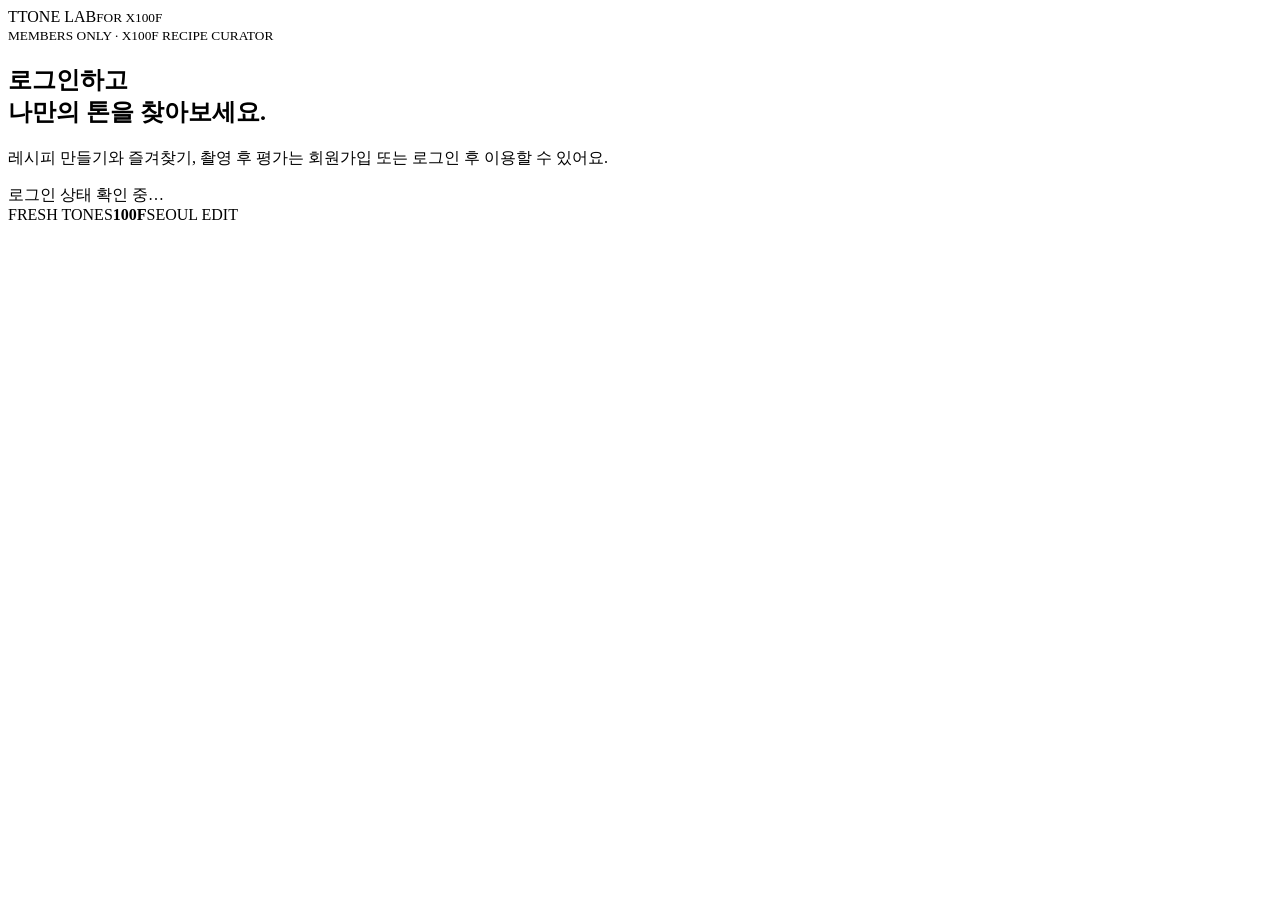
==== commit 46f79984: "Deploy login-required access" ====
--- a/index.html
+++ b/index.html
@@ -1 +1 @@
-<!DOCTYPE html><html lang="ko"><head><meta charSet="utf-8"/><meta name="viewport" content="width=device-width, initial-scale=1"/><link rel="stylesheet" href="/tone-lab-x100f-site/_next/static/chunks/111p9~qjmquwj.css" data-precedence="next"/><link rel="preload" as="script" fetchPriority="low" href="/tone-lab-x100f-site/_next/static/chunks/13i78n0tm~c53.js"/><script src="/tone-lab-x100f-site/_next/static/chunks/0n-_t2dn8ia0c.js" async=""></script><script src="/tone-lab-x100f-site/_next/static/chunks/0usiw667cjt~d.js" async=""></script><script src="/tone-lab-x100f-site/_next/static/chunks/turbopack-17_kyg9boq9li.js" async=""></script><script src="/tone-lab-x100f-site/_next/static/chunks/0gmvzp6.s.kri.js" async=""></script><script src="/tone-lab-x100f-site/_next/static/chunks/0g594g7~eax5x.js" async=""></script><meta name="theme-color" content="#e8e6de"/><title>Tone Lab — Fujifilm X100F Recipe Curator</title><meta name="description" content="오늘의 날씨, 무드, 장면과 레퍼런스 사진에 맞춰 X100F 필름 시뮬레이션 레시피를 추천합니다."/><meta name="application-name" content="Tone Lab"/><link rel="manifest" href="/tone-lab-x100f-site/manifest.webmanifest"/><meta name="mobile-web-app-capable" content="yes"/><meta name="apple-mobile-web-app-title" content="Tone Lab"/><meta name="apple-mobile-web-app-status-bar-style" content="black-translucent"/><meta property="og:title" content="Tone Lab — Fujifilm X100F Recipe Curator"/><meta property="og:description" content="오늘의 날씨, 무드, 장면과 레퍼런스 사진에 맞춰 X100F 필름 시뮬레이션 레시피를 추천합니다."/><meta property="og:locale" content="ko_KR"/><meta property="og:image" content="https://kimrandi92.github.io/tone-lab-x100f-site/og.png"/><meta property="og:image:width" content="1734"/><meta property="og:image:height" content="907"/><meta property="og:type" content="website"/><meta name="twitter:card" content="summary_large_image"/><meta name="twitter:title" content="Tone Lab — Fujifilm X100F Recipe Curator"/><meta name="twitter:description" content="오늘의 날씨, 무드, 장면과 레퍼런스 사진에 맞춰 X100F 필름 시뮬레이션 레시피를 추천합니다."/><meta name="twitter:image" content="https://kimrandi92.github.io/tone-lab-x100f-site/og.png"/><link rel="icon" href="/tone-lab-x100f-site/icon.svg"/><link rel="apple-touch-icon" href="/tone-lab-x100f-site/icon.svg"/><script src="/tone-lab-x100f-site/_next/static/chunks/03~yq9q893hmn.js" noModule=""></script></head><body><div hidden=""><!--$--><!--/$--></div><main><header class="topbar"><div class="topbar-left"><button class="menu-trigger" type="button" aria-label="메뉴 열기" aria-expanded="false"><span></span><span></span><span></span></button><a class="brand" href="#top" aria-label="Tone Lab 홈"><span class="brand-mark">T</span><span>TONE LAB</span><small>FOR X100F</small></a></div><button class="favorite-filter " aria-pressed="false"><span>♥</span> SAVED <b>0</b></button></header><section class="hero" id="top"><div class="eyebrow"><span>●</span> FUJIFILM X100F RECIPE CURATOR</div><h1>오늘을<br/><em>어떤 색</em>으로 남길까요?</h1><p>오래된 필름 흉내 대신, 지금 찍고 싶은 장면에 맞는 색을.<br/>다섯 가지 선택이면 X100F 세팅이 바로 완성됩니다.</p><div class="hero-stamp" aria-hidden="true"><span>FRESH TONES</span><strong>2026</strong><span>SEOUL EDIT</span></div></section><nav class="mode-selector" id="recipe-builder" aria-label="레시피 만드는 방법"><button class="active" aria-pressed="true"><span>01</span><strong>상황으로 만들기</strong><small>날씨·무드·대상·배경</small></button><button class="" aria-pressed="false"><span>02</span><strong>지금 장면으로</strong><small>카메라·현장 사진</small></button><button class="" aria-pressed="false"><span>03</span><strong>레퍼런스로</strong><small>원하는 색감 사진</small></button></nav><section class="builder"><div class="builder-head"><div><span class="section-no">01</span><h2>지금의 장면을 알려주세요</h2></div><span class="step-label">5 CHOICES · 15 SEC</span></div><div class="select-grid"><label class="select-card"><span>0<!-- -->1</span><small>오늘 날씨</small><select><option>맑음</option><option>강한 햇빛</option><option selected="">흐림</option><option>비</option><option>비 온 뒤</option><option>야간</option></select></label><label class="select-card"><span>0<!-- -->2</span><small>원하는 무드</small><select><option selected="">청량한</option><option>포근한</option><option>따스한</option><option>시네마틱</option><option>쿨한</option><option>흑백</option><option>필름 감성</option><option>빈티지 아닌 빈티지</option></select></label><label class="select-card"><span>0<!-- -->3</span><small>촬영 대상</small><select><option selected="">인물</option><option>아이</option><option>가족</option><option>음식</option><option>자연</option><option>건물·거리</option></select></label><label class="select-card"><span>0<!-- -->4</span><small>촬영 상황</small><select><option selected="">여행</option><option>일상</option><option>데이트</option><option>행사</option><option>산책</option><option>업무</option><option>휴가</option><option>파티</option></select></label><label class="select-card"><span>0<!-- -->5</span><small>촬영 장소</small><select><option>실내</option><option>실외</option><option selected="">선택 안 함</option><option>집</option><option>카페</option><option>공원</option><option>해변</option><option>쇼핑몰</option><option>호텔</option><option>골목</option><option>도심</option><option>산</option><option>숲</option><option>스튜디오</option><option>학교</option><option>식당</option><option>캠핑장</option></select></label></div><button class="generate-button"><span>이 설정으로</span>레시피 만들기 <b>→</b></button></section><section class="best-recipes" aria-labelledby="best-recipes-title"><div class="best-recipes-head"><div><span class="section-no">03</span><div><small>COMMUNITY FAVORITES · X-TRANS III</small><h2 id="best-recipes-title">베스트 레시피</h2></div></div><p>오래 사랑받은 X100F용 레시피 9가지.<br/>아이콘을 누르면 전체 설정이 열립니다.</p></div><div class="best-recipe-grid"><button class="best-recipe-tile" type="button" aria-label="Vintage Kodachrome 레시피 보기"><span class="best-rank">0<!-- -->1</span><span class="best-icon" aria-hidden="true">◉</span><small>MOST LOVED</small><strong>Vintage Kodachrome</strong><span>여행 · 거리</span></button><button class="best-recipe-tile" type="button" aria-label="Kodak Gold 200 레시피 보기"><span class="best-rank">0<!-- -->2</span><span class="best-icon" aria-hidden="true">☀</span><small>ALL ROUNDER</small><strong>Kodak Gold 200</strong><span>맑은 날 · 일상</span></button><button class="best-recipe-tile" type="button" aria-label="X100F Classic Chrome 레시피 보기"><span class="best-rank">0<!-- -->3</span><span class="best-icon" aria-hidden="true">▣</span><small>TIMELESS</small><strong>X100F Classic Chrome</strong><span>스냅 · 기록</span></button><button class="best-recipe-tile" type="button" aria-label="Kodak Portra 400 레시피 보기"><span class="best-rank">0<!-- -->4</span><span class="best-icon" aria-hidden="true">♙</span><small>PORTRAIT</small><strong>Kodak Portra 400</strong><span>인물 · 가족</span></button><button class="best-recipe-tile" type="button" aria-label="Kodachrome II 레시피 보기"><span class="best-rank">0<!-- -->5</span><span class="best-icon" aria-hidden="true">✦</span><small>TRAVEL</small><strong>Kodachrome II</strong><span>여행 · 자연</span></button><button class="best-recipe-tile" type="button" aria-label="CineStill 800T 레시피 보기"><span class="best-rank">0<!-- -->6</span><span class="best-icon" aria-hidden="true">☾</span><small>NIGHT</small><strong>CineStill 800T</strong><span>야간 · 네온</span></button><button class="best-recipe-tile" type="button" aria-label="Fujicolor Superia 800 레시피 보기"><span class="best-rank">0<!-- -->7</span><span class="best-icon" aria-hidden="true">☂</span><small>EVERYDAY</small><strong>Fujicolor Superia 800</strong><span>흐림 · 비 · 실내</span></button><button class="best-recipe-tile" type="button" aria-label="Kodak Ektar 100 레시피 보기"><span class="best-rank">0<!-- -->8</span><span class="best-icon" aria-hidden="true">◆</span><small>VIVID</small><strong>Kodak Ektar 100</strong><span>자연 · 강한 햇빛</span></button><button class="best-recipe-tile" type="button" aria-label="Acros Push-Process 레시피 보기"><span class="best-rank">0<!-- -->9</span><span class="best-icon" aria-hidden="true">◐</span><small>B&amp;W PICK</small><strong>Acros Push-Process</strong><span>흑백 · 다큐</span></button></div></section><footer><div class="brand footer-brand"><span class="brand-mark">T</span><span>TONE LAB</span></div><p>MADE FOR PHOTOGRAPHERS WHO WANT<br/>TODAY&#x27;S COLOR, NOT YESTERDAY&#x27;S NOSTALGIA.</p><span>INDEPENDENT · NOT AFFILIATED WITH FUJIFILM</span></footer></main><!--$--><!--/$--><script src="/tone-lab-x100f-site/_next/static/chunks/13i78n0tm~c53.js" id="_R_" async=""></script><script>(self.__next_f=self.__next_f||[]).push([0])</script><script>self.__next_f.push([1,"1:\"$Sreact.fragment\"\n2:I[8316,[\"/tone-lab-x100f-site/_next/static/chunks/0gmvzp6.s.kri.js\"],\"default\"]\n3:I[65802,[\"/tone-lab-x100f-site/_next/static/chunks/0gmvzp6.s.kri.js\"],\"default\"]\n4:I[98800,[\"/tone-lab-x100f-site/_next/static/chunks/0gmvzp6.s.kri.js\",\"/tone-lab-x100f-site/_next/static/chunks/0g594g7~eax5x.js\"],\"RecipeApp\"]\n5:I[94719,[\"/tone-lab-x100f-site/_next/static/chunks/0gmvzp6.s.kri.js\"],\"OutletBoundary\"]\n6:\"$Sreact.suspense\"\n8:I[94719,[\"/tone-lab-x100f-site/_next/static/chunks/0gmvzp6.s.kri.js\"],\"ViewportBoundary\"]\na:I[94719,[\"/tone-lab-x100f-site/_next/static/chunks/0gmvzp6.s.kri.js\"],\"MetadataBoundary\"]\nc:I[94411,[\"/tone-lab-x100f-site/_next/static/chunks/0gmvzp6.s.kri.js\"],\"default\",1]\n:HL[\"/tone-lab-x100f-site/_next/static/chunks/111p9~qjmquwj.css\",\"style\"]\n"])</script><script>self.__next_f.push([1,"0:{\"P\":null,\"c\":[\"\",\"\"],\"q\":\"\",\"i\":false,\"f\":[[[\"\",{\"children\":[\"__PAGE__\",{}]},\"$undefined\",\"$undefined\",16],[[\"$\",\"$1\",\"c\",{\"children\":[[[\"$\",\"link\",\"0\",{\"rel\":\"stylesheet\",\"href\":\"/tone-lab-x100f-site/_next/static/chunks/111p9~qjmquwj.css\",\"precedence\":\"next\",\"crossOrigin\":\"$undefined\",\"nonce\":\"$undefined\"}],[\"$\",\"script\",\"script-0\",{\"src\":\"/tone-lab-x100f-site/_next/static/chunks/0gmvzp6.s.kri.js\",\"async\":true,\"nonce\":\"$undefined\"}]],[\"$\",\"html\",null,{\"lang\":\"ko\",\"children\":[\"$\",\"body\",null,{\"children\":[\"$\",\"$L2\",null,{\"parallelRouterKey\":\"children\",\"error\":\"$undefined\",\"errorStyles\":\"$undefined\",\"errorScripts\":\"$undefined\",\"template\":[\"$\",\"$L3\",null,{}],\"templateStyles\":\"$undefined\",\"templateScripts\":\"$undefined\",\"notFound\":[[[\"$\",\"title\",null,{\"children\":\"404: This page could not be found.\"}],[\"$\",\"div\",null,{\"style\":{\"fontFamily\":\"system-ui,\\\"Segoe UI\\\",Roboto,Helvetica,Arial,sans-serif,\\\"Apple Color Emoji\\\",\\\"Segoe UI Emoji\\\"\",\"height\":\"100vh\",\"textAlign\":\"center\",\"display\":\"flex\",\"flexDirection\":\"column\",\"alignItems\":\"center\",\"justifyContent\":\"center\"},\"children\":[\"$\",\"div\",null,{\"children\":[[\"$\",\"style\",null,{\"dangerouslySetInnerHTML\":{\"__html\":\"body{color:#000;background:#fff;margin:0}.next-error-h1{border-right:1px solid rgba(0,0,0,.3)}@media (prefers-color-scheme:dark){body{color:#fff;background:#000}.next-error-h1{border-right:1px solid rgba(255,255,255,.3)}}\"}}],[\"$\",\"h1\",null,{\"className\":\"next-error-h1\",\"style\":{\"display\":\"inline-block\",\"margin\":\"0 20px 0 0\",\"padding\":\"0 23px 0 0\",\"fontSize\":24,\"fontWeight\":500,\"verticalAlign\":\"top\",\"lineHeight\":\"49px\"},\"children\":404}],[\"$\",\"div\",null,{\"style\":{\"display\":\"inline-block\"},\"children\":[\"$\",\"h2\",null,{\"style\":{\"fontSize\":14,\"fontWeight\":400,\"lineHeight\":\"49px\",\"margin\":0},\"children\":\"This page could not be found.\"}]}]]}]}]],[]],\"forbidden\":\"$undefined\",\"unauthorized\":\"$undefined\"}]}]}]]}],{\"children\":[[\"$\",\"$1\",\"c\",{\"children\":[[\"$\",\"$L4\",null,{}],[[\"$\",\"script\",\"script-0\",{\"src\":\"/tone-lab-x100f-site/_next/static/chunks/0g594g7~eax5x.js\",\"async\":true,\"nonce\":\"$undefined\"}]],[\"$\",\"$L5\",null,{\"children\":[\"$\",\"$6\",null,{\"name\":\"Next.MetadataOutlet\",\"children\":\"$@7\"}]}]]}],{},null,false,null]},null,false,null],[\"$\",\"$1\",\"h\",{\"children\":[null,[\"$\",\"$L8\",null,{\"children\":\"$L9\"}],[\"$\",\"div\",null,{\"hidden\":true,\"children\":[\"$\",\"$La\",null,{\"children\":[\"$\",\"$6\",null,{\"name\":\"Next.Metadata\",\"children\":\"$Lb\"}]}]}],null]}],false]],\"m\":\"$undefined\",\"G\":[\"$c\",[[\"$\",\"link\",\"0\",{\"rel\":\"stylesheet\",\"href\":\"/tone-lab-x100f-site/_next/static/chunks/111p9~qjmquwj.css\",\"precedence\":\"next\",\"crossOrigin\":\"$undefined\",\"nonce\":\"$undefined\"}]]],\"S\":true,\"h\":null,\"s\":\"$undefined\",\"l\":\"$undefined\",\"p\":\"$undefined\",\"d\":\"$undefined\",\"b\":\"Ckq9FBvWOQNpSj3mGMUV2\"}\n"])</script><script>self.__next_f.push([1,"9:[[\"$\",\"meta\",\"0\",{\"charSet\":\"utf-8\"}],[\"$\",\"meta\",\"1\",{\"name\":\"viewport\",\"content\":\"width=device-width, initial-scale=1\"}],[\"$\",\"meta\",\"2\",{\"name\":\"theme-color\",\"content\":\"#e8e6de\"}]]\n"])</script><script>self.__next_f.push([1,"d:I[47644,[\"/tone-lab-x100f-site/_next/static/chunks/0gmvzp6.s.kri.js\"],\"IconMark\"]\n7:null\n"])</script><script>self.__next_f.push([1,"b:[[\"$\",\"title\",\"0\",{\"children\":\"Tone Lab — Fujifilm X100F Recipe Curator\"}],[\"$\",\"meta\",\"1\",{\"name\":\"description\",\"content\":\"오늘의 날씨, 무드, 장면과 레퍼런스 사진에 맞춰 X100F 필름 시뮬레이션 레시피를 추천합니다.\"}],[\"$\",\"meta\",\"2\",{\"name\":\"application-name\",\"content\":\"Tone Lab\"}],[\"$\",\"link\",\"3\",{\"rel\":\"manifest\",\"href\":\"/tone-lab-x100f-site/manifest.webmanifest\",\"crossOrigin\":\"$undefined\"}],[\"$\",\"meta\",\"4\",{\"name\":\"mobile-web-app-capable\",\"content\":\"yes\"}],[\"$\",\"meta\",\"5\",{\"name\":\"apple-mobile-web-app-title\",\"content\":\"Tone Lab\"}],[\"$\",\"meta\",\"6\",{\"name\":\"apple-mobile-web-app-status-bar-style\",\"content\":\"black-translucent\"}],[\"$\",\"meta\",\"7\",{\"property\":\"og:title\",\"content\":\"Tone Lab — Fujifilm X100F Recipe Curator\"}],[\"$\",\"meta\",\"8\",{\"property\":\"og:description\",\"content\":\"오늘의 날씨, 무드, 장면과 레퍼런스 사진에 맞춰 X100F 필름 시뮬레이션 레시피를 추천합니다.\"}],[\"$\",\"meta\",\"9\",{\"property\":\"og:locale\",\"content\":\"ko_KR\"}],[\"$\",\"meta\",\"10\",{\"property\":\"og:image\",\"content\":\"https://kimrandi92.github.io/tone-lab-x100f-site/og.png\"}],[\"$\",\"meta\",\"11\",{\"property\":\"og:image:width\",\"content\":\"1734\"}],[\"$\",\"meta\",\"12\",{\"property\":\"og:image:height\",\"content\":\"907\"}],[\"$\",\"meta\",\"13\",{\"property\":\"og:type\",\"content\":\"website\"}],[\"$\",\"meta\",\"14\",{\"name\":\"twitter:card\",\"content\":\"summary_large_image\"}],[\"$\",\"meta\",\"15\",{\"name\":\"twitter:title\",\"content\":\"Tone Lab — Fujifilm X100F Recipe Curator\"}],[\"$\",\"meta\",\"16\",{\"name\":\"twitter:description\",\"content\":\"오늘의 날씨, 무드, 장면과 레퍼런스 사진에 맞춰 X100F 필름 시뮬레이션 레시피를 추천합니다.\"}],[\"$\",\"meta\",\"17\",{\"name\":\"twitter:image\",\"content\":\"https://kimrandi92.github.io/tone-lab-x100f-site/og.png\"}],[\"$\",\"link\",\"18\",{\"rel\":\"icon\",\"href\":\"/tone-lab-x100f-site/icon.svg\"}],[\"$\",\"link\",\"19\",{\"rel\":\"apple-touch-icon\",\"href\":\"/tone-lab-x100f-site/icon.svg\"}],[\"$\",\"$Ld\",\"20\",{}]]\n"])</script></body></html>+<!DOCTYPE html><html lang="ko"><head><meta charSet="utf-8"/><meta name="viewport" content="width=device-width, initial-scale=1"/><link rel="stylesheet" href="/tone-lab-x100f-site/_next/static/chunks/10n-styuqw-_0.css" data-precedence="next"/><link rel="preload" as="script" fetchPriority="low" href="/tone-lab-x100f-site/_next/static/chunks/13i78n0tm~c53.js"/><script src="/tone-lab-x100f-site/_next/static/chunks/0n-_t2dn8ia0c.js" async=""></script><script src="/tone-lab-x100f-site/_next/static/chunks/0usiw667cjt~d.js" async=""></script><script src="/tone-lab-x100f-site/_next/static/chunks/turbopack-17_kyg9boq9li.js" async=""></script><script src="/tone-lab-x100f-site/_next/static/chunks/0gmvzp6.s.kri.js" async=""></script><script src="/tone-lab-x100f-site/_next/static/chunks/0oe5mip60wiso.js" async=""></script><meta name="theme-color" content="#e8e6de"/><title>Tone Lab — Fujifilm X100F Recipe Curator</title><meta name="description" content="오늘의 날씨, 무드, 장면과 레퍼런스 사진에 맞춰 X100F 필름 시뮬레이션 레시피를 추천합니다."/><meta name="application-name" content="Tone Lab"/><link rel="manifest" href="/tone-lab-x100f-site/manifest.webmanifest"/><meta name="mobile-web-app-capable" content="yes"/><meta name="apple-mobile-web-app-title" content="Tone Lab"/><meta name="apple-mobile-web-app-status-bar-style" content="black-translucent"/><meta property="og:title" content="Tone Lab — Fujifilm X100F Recipe Curator"/><meta property="og:description" content="오늘의 날씨, 무드, 장면과 레퍼런스 사진에 맞춰 X100F 필름 시뮬레이션 레시피를 추천합니다."/><meta property="og:locale" content="ko_KR"/><meta property="og:image" content="https://kimrandi92.github.io/tone-lab-x100f-site/og.png"/><meta property="og:image:width" content="1734"/><meta property="og:image:height" content="907"/><meta property="og:type" content="website"/><meta name="twitter:card" content="summary_large_image"/><meta name="twitter:title" content="Tone Lab — Fujifilm X100F Recipe Curator"/><meta name="twitter:description" content="오늘의 날씨, 무드, 장면과 레퍼런스 사진에 맞춰 X100F 필름 시뮬레이션 레시피를 추천합니다."/><meta name="twitter:image" content="https://kimrandi92.github.io/tone-lab-x100f-site/og.png"/><link rel="icon" href="/tone-lab-x100f-site/icon.svg"/><link rel="apple-touch-icon" href="/tone-lab-x100f-site/icon.svg"/><script src="/tone-lab-x100f-site/_next/static/chunks/03~yq9q893hmn.js" noModule=""></script></head><body><div hidden=""><!--$--><!--/$--></div><main class="auth-gate"><section class="auth-gate-card" aria-labelledby="auth-gate-title"><div class="auth-gate-brand"><span class="brand-mark">T</span><span>TONE LAB</span><small>FOR X100F</small></div><div class="auth-gate-copy"><small>MEMBERS ONLY · X100F RECIPE CURATOR</small><h1 id="auth-gate-title">로그인하고<br/>나만의 톤을 찾아보세요.</h1><p>레시피 만들기와 즐겨찾기, 촬영 후 평가는 회원가입 또는 로그인 후 이용할 수 있어요.</p></div><div class="auth-gate-loading" role="status"><span aria-hidden="true"></span>로그인 상태 확인 중…</div></section><div class="auth-gate-stamp" aria-hidden="true"><span>FRESH TONES</span><strong>100F</strong><span>SEOUL EDIT</span></div></main><!--$--><!--/$--><script src="/tone-lab-x100f-site/_next/static/chunks/13i78n0tm~c53.js" id="_R_" async=""></script><script>(self.__next_f=self.__next_f||[]).push([0])</script><script>self.__next_f.push([1,"1:\"$Sreact.fragment\"\n2:I[8316,[\"/tone-lab-x100f-site/_next/static/chunks/0gmvzp6.s.kri.js\"],\"default\"]\n3:I[65802,[\"/tone-lab-x100f-site/_next/static/chunks/0gmvzp6.s.kri.js\"],\"default\"]\n4:I[98800,[\"/tone-lab-x100f-site/_next/static/chunks/0gmvzp6.s.kri.js\",\"/tone-lab-x100f-site/_next/static/chunks/0oe5mip60wiso.js\"],\"RecipeApp\"]\n5:I[94719,[\"/tone-lab-x100f-site/_next/static/chunks/0gmvzp6.s.kri.js\"],\"OutletBoundary\"]\n6:\"$Sreact.suspense\"\n8:I[94719,[\"/tone-lab-x100f-site/_next/static/chunks/0gmvzp6.s.kri.js\"],\"ViewportBoundary\"]\na:I[94719,[\"/tone-lab-x100f-site/_next/static/chunks/0gmvzp6.s.kri.js\"],\"MetadataBoundary\"]\nc:I[94411,[\"/tone-lab-x100f-site/_next/static/chunks/0gmvzp6.s.kri.js\"],\"default\",1]\n:HL[\"/tone-lab-x100f-site/_next/static/chunks/10n-styuqw-_0.css\",\"style\"]\n"])</script><script>self.__next_f.push([1,"0:{\"P\":null,\"c\":[\"\",\"\"],\"q\":\"\",\"i\":false,\"f\":[[[\"\",{\"children\":[\"__PAGE__\",{}]},\"$undefined\",\"$undefined\",16],[[\"$\",\"$1\",\"c\",{\"children\":[[[\"$\",\"link\",\"0\",{\"rel\":\"stylesheet\",\"href\":\"/tone-lab-x100f-site/_next/static/chunks/10n-styuqw-_0.css\",\"precedence\":\"next\",\"crossOrigin\":\"$undefined\",\"nonce\":\"$undefined\"}],[\"$\",\"script\",\"script-0\",{\"src\":\"/tone-lab-x100f-site/_next/static/chunks/0gmvzp6.s.kri.js\",\"async\":true,\"nonce\":\"$undefined\"}]],[\"$\",\"html\",null,{\"lang\":\"ko\",\"children\":[\"$\",\"body\",null,{\"children\":[\"$\",\"$L2\",null,{\"parallelRouterKey\":\"children\",\"error\":\"$undefined\",\"errorStyles\":\"$undefined\",\"errorScripts\":\"$undefined\",\"template\":[\"$\",\"$L3\",null,{}],\"templateStyles\":\"$undefined\",\"templateScripts\":\"$undefined\",\"notFound\":[[[\"$\",\"title\",null,{\"children\":\"404: This page could not be found.\"}],[\"$\",\"div\",null,{\"style\":{\"fontFamily\":\"system-ui,\\\"Segoe UI\\\",Roboto,Helvetica,Arial,sans-serif,\\\"Apple Color Emoji\\\",\\\"Segoe UI Emoji\\\"\",\"height\":\"100vh\",\"textAlign\":\"center\",\"display\":\"flex\",\"flexDirection\":\"column\",\"alignItems\":\"center\",\"justifyContent\":\"center\"},\"children\":[\"$\",\"div\",null,{\"children\":[[\"$\",\"style\",null,{\"dangerouslySetInnerHTML\":{\"__html\":\"body{color:#000;background:#fff;margin:0}.next-error-h1{border-right:1px solid rgba(0,0,0,.3)}@media (prefers-color-scheme:dark){body{color:#fff;background:#000}.next-error-h1{border-right:1px solid rgba(255,255,255,.3)}}\"}}],[\"$\",\"h1\",null,{\"className\":\"next-error-h1\",\"style\":{\"display\":\"inline-block\",\"margin\":\"0 20px 0 0\",\"padding\":\"0 23px 0 0\",\"fontSize\":24,\"fontWeight\":500,\"verticalAlign\":\"top\",\"lineHeight\":\"49px\"},\"children\":404}],[\"$\",\"div\",null,{\"style\":{\"display\":\"inline-block\"},\"children\":[\"$\",\"h2\",null,{\"style\":{\"fontSize\":14,\"fontWeight\":400,\"lineHeight\":\"49px\",\"margin\":0},\"children\":\"This page could not be found.\"}]}]]}]}]],[]],\"forbidden\":\"$undefined\",\"unauthorized\":\"$undefined\"}]}]}]]}],{\"children\":[[\"$\",\"$1\",\"c\",{\"children\":[[\"$\",\"$L4\",null,{}],[[\"$\",\"script\",\"script-0\",{\"src\":\"/tone-lab-x100f-site/_next/static/chunks/0oe5mip60wiso.js\",\"async\":true,\"nonce\":\"$undefined\"}]],[\"$\",\"$L5\",null,{\"children\":[\"$\",\"$6\",null,{\"name\":\"Next.MetadataOutlet\",\"children\":\"$@7\"}]}]]}],{},null,false,null]},null,false,null],[\"$\",\"$1\",\"h\",{\"children\":[null,[\"$\",\"$L8\",null,{\"children\":\"$L9\"}],[\"$\",\"div\",null,{\"hidden\":true,\"children\":[\"$\",\"$La\",null,{\"children\":[\"$\",\"$6\",null,{\"name\":\"Next.Metadata\",\"children\":\"$Lb\"}]}]}],null]}],false]],\"m\":\"$undefined\",\"G\":[\"$c\",[[\"$\",\"link\",\"0\",{\"rel\":\"stylesheet\",\"href\":\"/tone-lab-x100f-site/_next/static/chunks/10n-styuqw-_0.css\",\"precedence\":\"next\",\"crossOrigin\":\"$undefined\",\"nonce\":\"$undefined\"}]]],\"S\":true,\"h\":null,\"s\":\"$undefined\",\"l\":\"$undefined\",\"p\":\"$undefined\",\"d\":\"$undefined\",\"b\":\"LuEg2DcEhRfcQMXekKJMM\"}\n"])</script><script>self.__next_f.push([1,"9:[[\"$\",\"meta\",\"0\",{\"charSet\":\"utf-8\"}],[\"$\",\"meta\",\"1\",{\"name\":\"viewport\",\"content\":\"width=device-width, initial-scale=1\"}],[\"$\",\"meta\",\"2\",{\"name\":\"theme-color\",\"content\":\"#e8e6de\"}]]\n"])</script><script>self.__next_f.push([1,"d:I[47644,[\"/tone-lab-x100f-site/_next/static/chunks/0gmvzp6.s.kri.js\"],\"IconMark\"]\n7:null\n"])</script><script>self.__next_f.push([1,"b:[[\"$\",\"title\",\"0\",{\"children\":\"Tone Lab — Fujifilm X100F Recipe Curator\"}],[\"$\",\"meta\",\"1\",{\"name\":\"description\",\"content\":\"오늘의 날씨, 무드, 장면과 레퍼런스 사진에 맞춰 X100F 필름 시뮬레이션 레시피를 추천합니다.\"}],[\"$\",\"meta\",\"2\",{\"name\":\"application-name\",\"content\":\"Tone Lab\"}],[\"$\",\"link\",\"3\",{\"rel\":\"manifest\",\"href\":\"/tone-lab-x100f-site/manifest.webmanifest\",\"crossOrigin\":\"$undefined\"}],[\"$\",\"meta\",\"4\",{\"name\":\"mobile-web-app-capable\",\"content\":\"yes\"}],[\"$\",\"meta\",\"5\",{\"name\":\"apple-mobile-web-app-title\",\"content\":\"Tone Lab\"}],[\"$\",\"meta\",\"6\",{\"name\":\"apple-mobile-web-app-status-bar-style\",\"content\":\"black-translucent\"}],[\"$\",\"meta\",\"7\",{\"property\":\"og:title\",\"content\":\"Tone Lab — Fujifilm X100F Recipe Curator\"}],[\"$\",\"meta\",\"8\",{\"property\":\"og:description\",\"content\":\"오늘의 날씨, 무드, 장면과 레퍼런스 사진에 맞춰 X100F 필름 시뮬레이션 레시피를 추천합니다.\"}],[\"$\",\"meta\",\"9\",{\"property\":\"og:locale\",\"content\":\"ko_KR\"}],[\"$\",\"meta\",\"10\",{\"property\":\"og:image\",\"content\":\"https://kimrandi92.github.io/tone-lab-x100f-site/og.png\"}],[\"$\",\"meta\",\"11\",{\"property\":\"og:image:width\",\"content\":\"1734\"}],[\"$\",\"meta\",\"12\",{\"property\":\"og:image:height\",\"content\":\"907\"}],[\"$\",\"meta\",\"13\",{\"property\":\"og:type\",\"content\":\"website\"}],[\"$\",\"meta\",\"14\",{\"name\":\"twitter:card\",\"content\":\"summary_large_image\"}],[\"$\",\"meta\",\"15\",{\"name\":\"twitter:title\",\"content\":\"Tone Lab — Fujifilm X100F Recipe Curator\"}],[\"$\",\"meta\",\"16\",{\"name\":\"twitter:description\",\"content\":\"오늘의 날씨, 무드, 장면과 레퍼런스 사진에 맞춰 X100F 필름 시뮬레이션 레시피를 추천합니다.\"}],[\"$\",\"meta\",\"17\",{\"name\":\"twitter:image\",\"content\":\"https://kimrandi92.github.io/tone-lab-x100f-site/og.png\"}],[\"$\",\"link\",\"18\",{\"rel\":\"icon\",\"href\":\"/tone-lab-x100f-site/icon.svg\"}],[\"$\",\"link\",\"19\",{\"rel\":\"apple-touch-icon\",\"href\":\"/tone-lab-x100f-site/icon.svg\"}],[\"$\",\"$Ld\",\"20\",{}]]\n"])</script></body></html>
